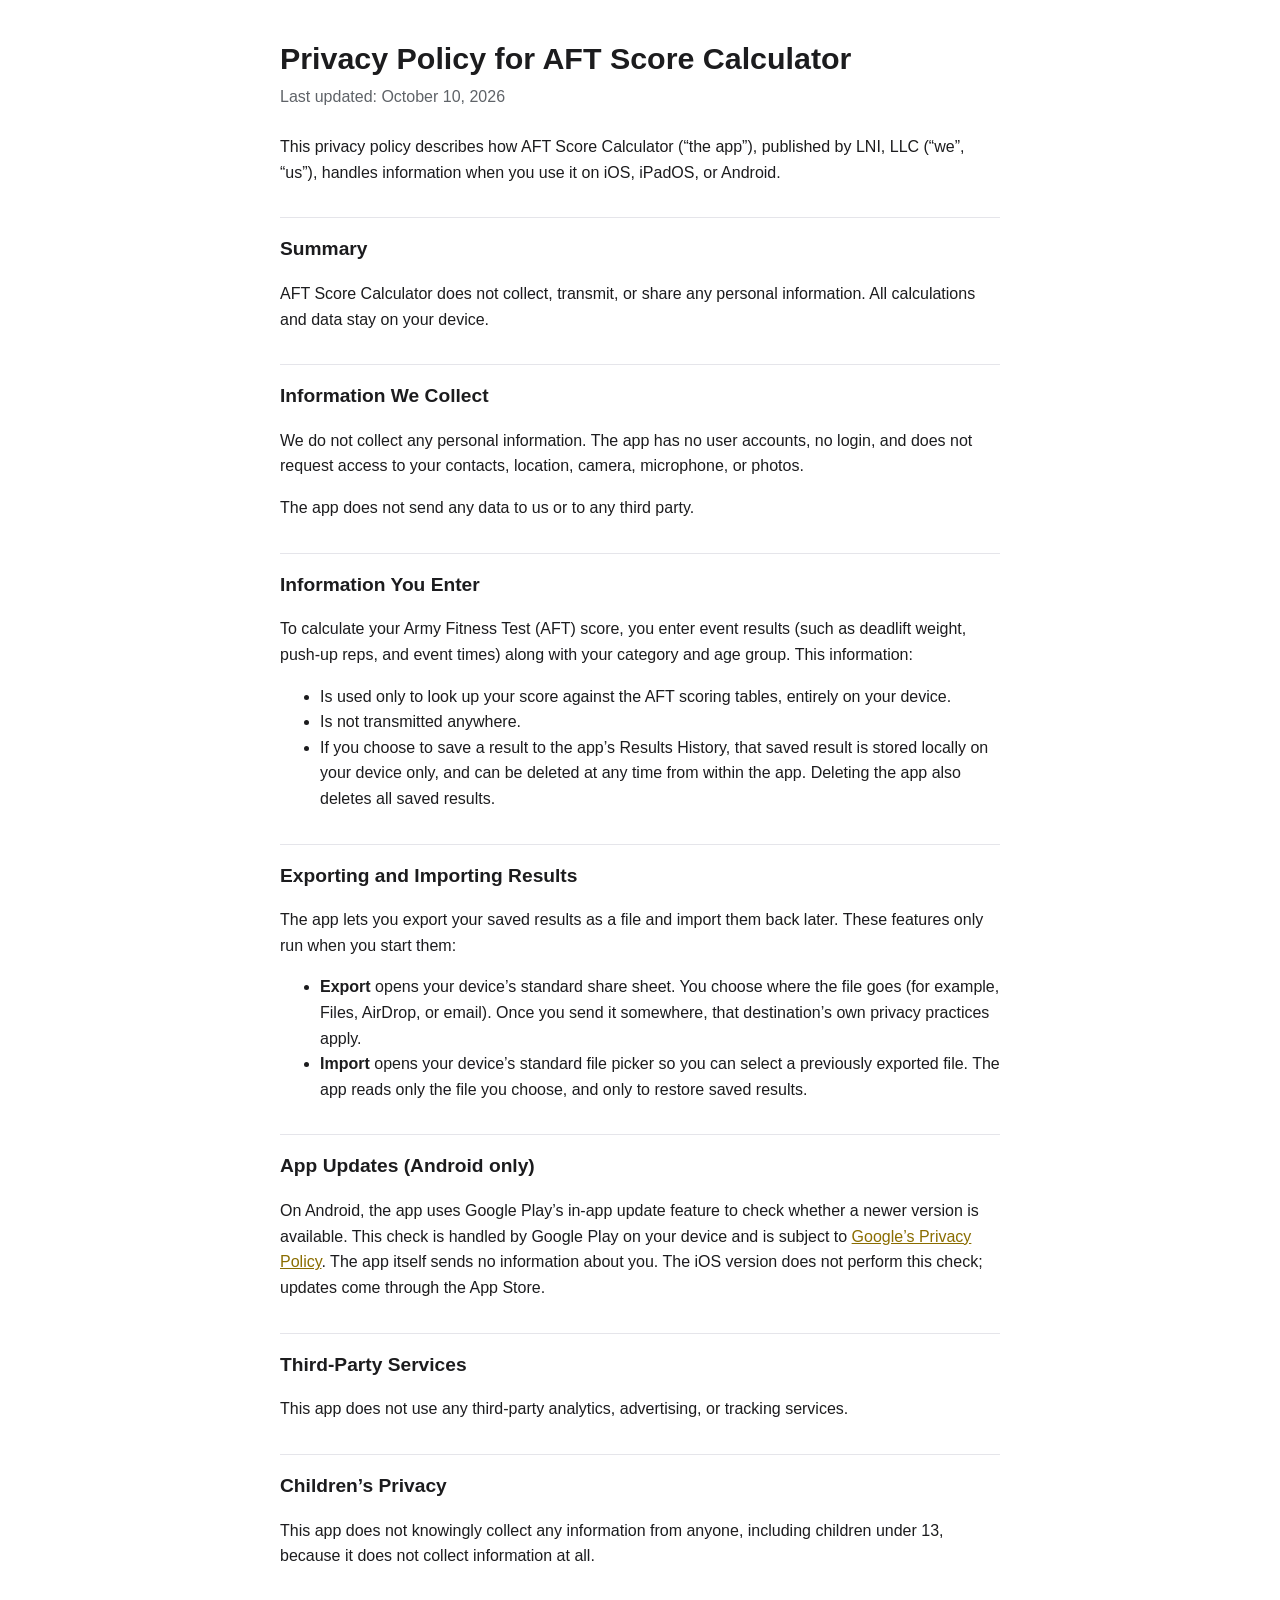
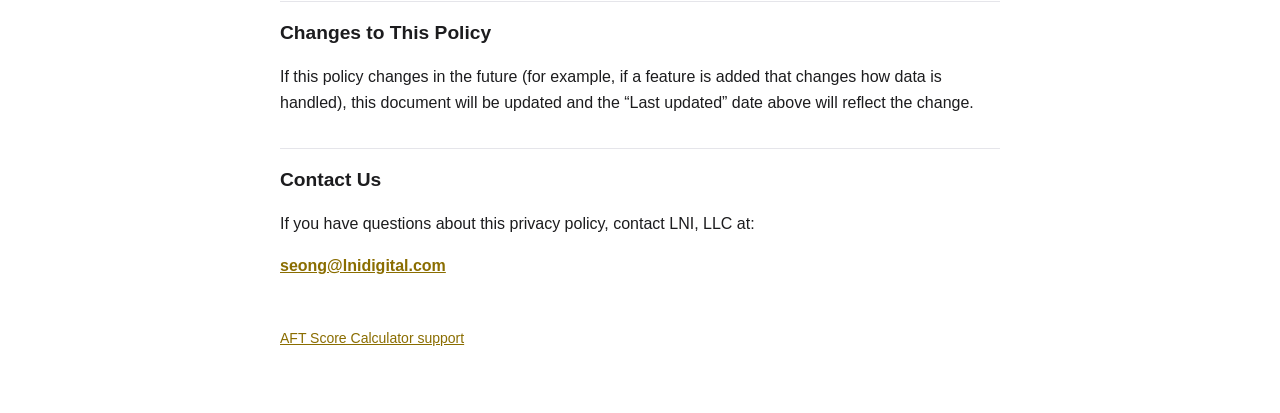
==== privacy/index.html @ 73eeace1 "Add support page and privacy policy for AFT Score Calculator Co-Authored-By: Claude Opus 5.5 <norepl" ====
<!doctype html>
<html lang="en"><head><meta charset="utf-8"><meta name="viewport" content="width=device-width,initial-scale=1">
<title>Privacy Policy – AFT Score Calculator</title><link rel="stylesheet" href="../style.css"></head>
<body><main>
<h1>Privacy Policy for AFT Score Calculator</h1>
<p class="meta">Last updated: October 10, 2026</p>
<p>This privacy policy describes how AFT Score Calculator (“the app”), published by LNI, LLC (“we”, “us”), handles information when you use it on iOS, iPadOS, or Android.</p>
<h2>Summary</h2>
<p>AFT Score Calculator does not collect, transmit, or share any personal information. All calculations and data stay on your device.</p>
<h2>Information We Collect</h2>
<p>We do not collect any personal information. The app has no user accounts, no login, and does not request access to your contacts, location, camera, microphone, or photos.</p>
<p>The app does not send any data to us or to any third party.</p>
<h2>Information You Enter</h2>
<p>To calculate your Army Fitness Test (AFT) score, you enter event results (such as deadlift weight, push-up reps, and event times) along with your category and age group. This information:</p>
<ul>
<li>Is used only to look up your score against the AFT scoring tables, entirely on your device.</li>
<li>Is not transmitted anywhere.</li>
<li>If you choose to save a result to the app’s Results History, that saved result is stored locally on your device only, and can be deleted at any time from within the app. Deleting the app also deletes all saved results.</li>
</ul>
<h2>Exporting and Importing Results</h2>
<p>The app lets you export your saved results as a file and import them back later. These features only run when you start them:</p>
<ul>
<li><strong>Export</strong> opens your device’s standard share sheet. You choose where the file goes (for example, Files, AirDrop, or email). Once you send it somewhere, that destination’s own privacy practices apply.</li>
<li><strong>Import</strong> opens your device’s standard file picker so you can select a previously exported file. The app reads only the file you choose, and only to restore saved results.</li>
</ul>
<h2>App Updates (Android only)</h2>
<p>On Android, the app uses Google Play’s in-app update feature to check whether a newer version is available. This check is handled by Google Play on your device and is subject to <a href="https://policies.google.com/privacy">Google’s Privacy Policy</a>. The app itself sends no information about you. The iOS version does not perform this check; updates come through the App Store.</p>
<h2>Third-Party Services</h2>
<p>This app does not use any third-party analytics, advertising, or tracking services.</p>
<h2>Children’s Privacy</h2>
<p>This app does not knowingly collect any information from anyone, including children under 13, because it does not collect information at all.</p>
<h2>Changes to This Policy</h2>
<p>If this policy changes in the future (for example, if a feature is added that changes how data is handled), this document will be updated and the “Last updated” date above will reflect the change.</p>
<h2>Contact Us</h2>
<p>If you have questions about this privacy policy, contact LNI, LLC at:</p>
<p><strong><a href="mailto:seong@lnidigital.com">seong@lnidigital.com</a></strong></p>
<footer><a href="../">AFT Score Calculator support</a></footer>
</main></body></html>
---- style.css ----
:root{--bg:#ffffff;--fg:#1c1c1e;--muted:#5f6368;--accent:#8a6d00;--rule:#e5e5ea}
@media (prefers-color-scheme:dark){:root{--bg:#121212;--fg:#ececec;--muted:#a0a0a5;--accent:#ffcc01;--rule:#2c2c2e}}
body{margin:0;background:var(--bg);color:var(--fg);font:16px/1.6 -apple-system,BlinkMacSystemFont,"Segoe UI",Roboto,sans-serif}
main{max-width:720px;margin:0 auto;padding:40px 16px 64px}
h1{font-size:1.9rem;line-height:1.2;margin:0 0 8px}
h2{font-size:1.2rem;margin:32px 0 8px;padding-top:16px;border-top:1px solid var(--rule)}
.meta{color:var(--muted);margin:0 0 24px}
a{color:var(--accent)}
footer{color:var(--muted);font-size:.875rem;margin-top:48px}
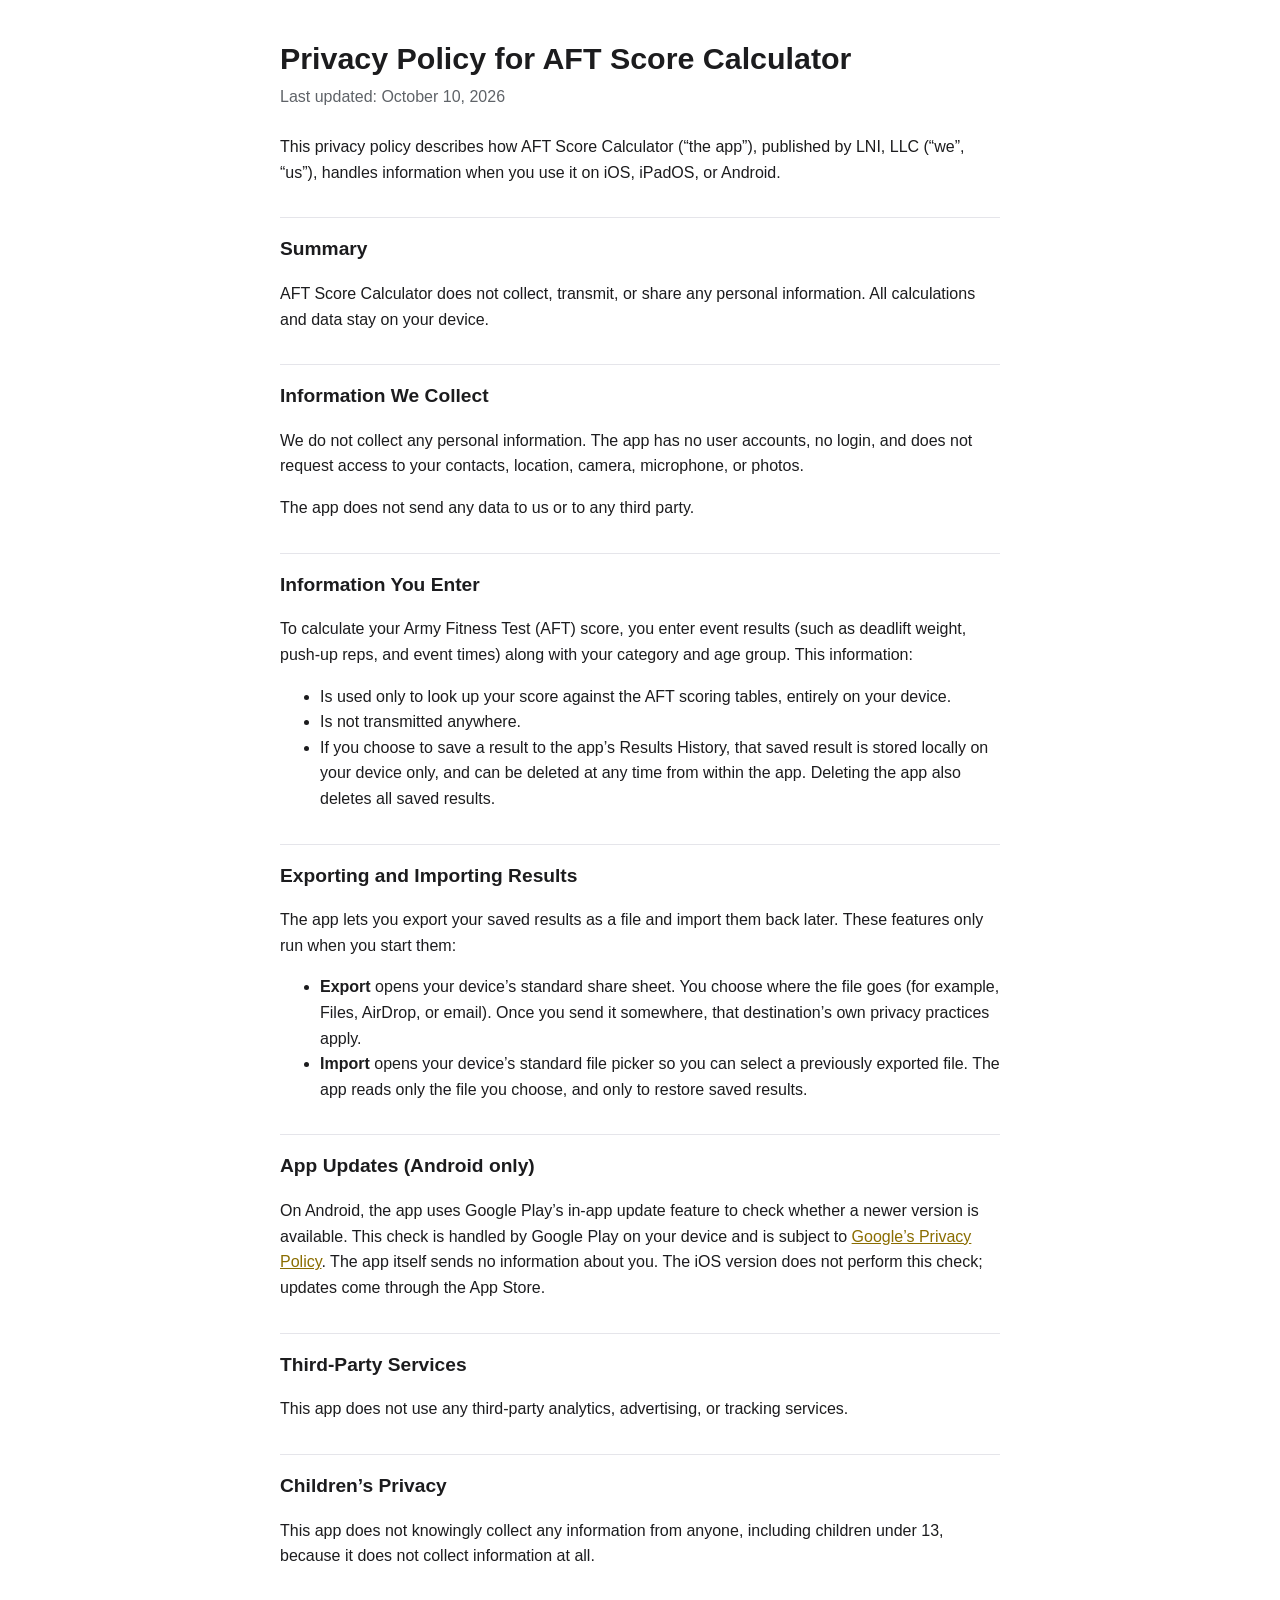
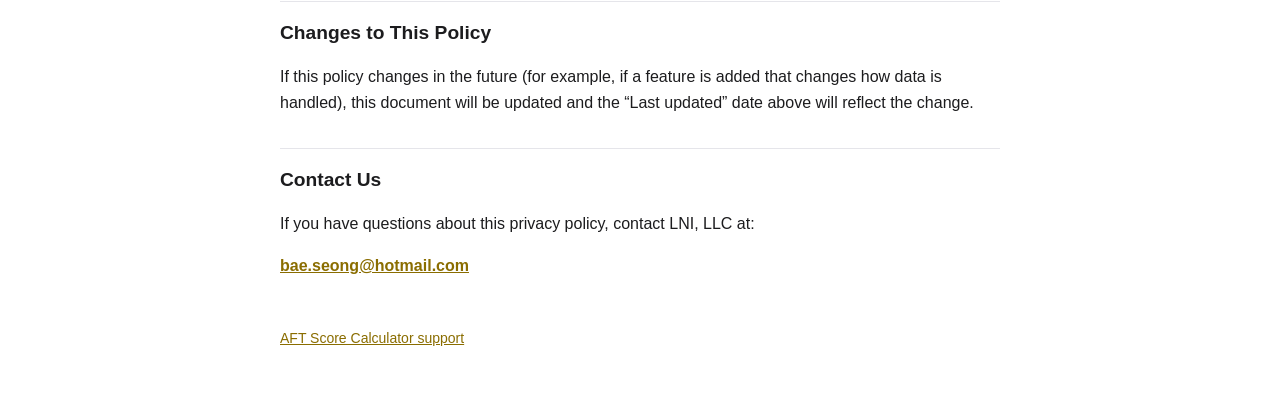
==== commit f841cdff: "Change contact email Co-Authored-By: Claude Opus 5.5 <noreply@anthropic.com>" ====
--- a/privacy/index.html
+++ b/privacy/index.html
@@ -33,6 +33,6 @@
 <p>If this policy changes in the future (for example, if a feature is added that changes how data is handled), this document will be updated and the “Last updated” date above will reflect the change.</p>
 <h2>Contact Us</h2>
 <p>If you have questions about this privacy policy, contact LNI, LLC at:</p>
-<p><strong><a href="mailto:seong@lnidigital.com">seong@lnidigital.com</a></strong></p>
+<p><strong><a href="mailto:bae.seong@hotmail.com">bae.seong@hotmail.com</a></strong></p>
 <footer><a href="../">AFT Score Calculator support</a></footer>
 </main></body></html>
